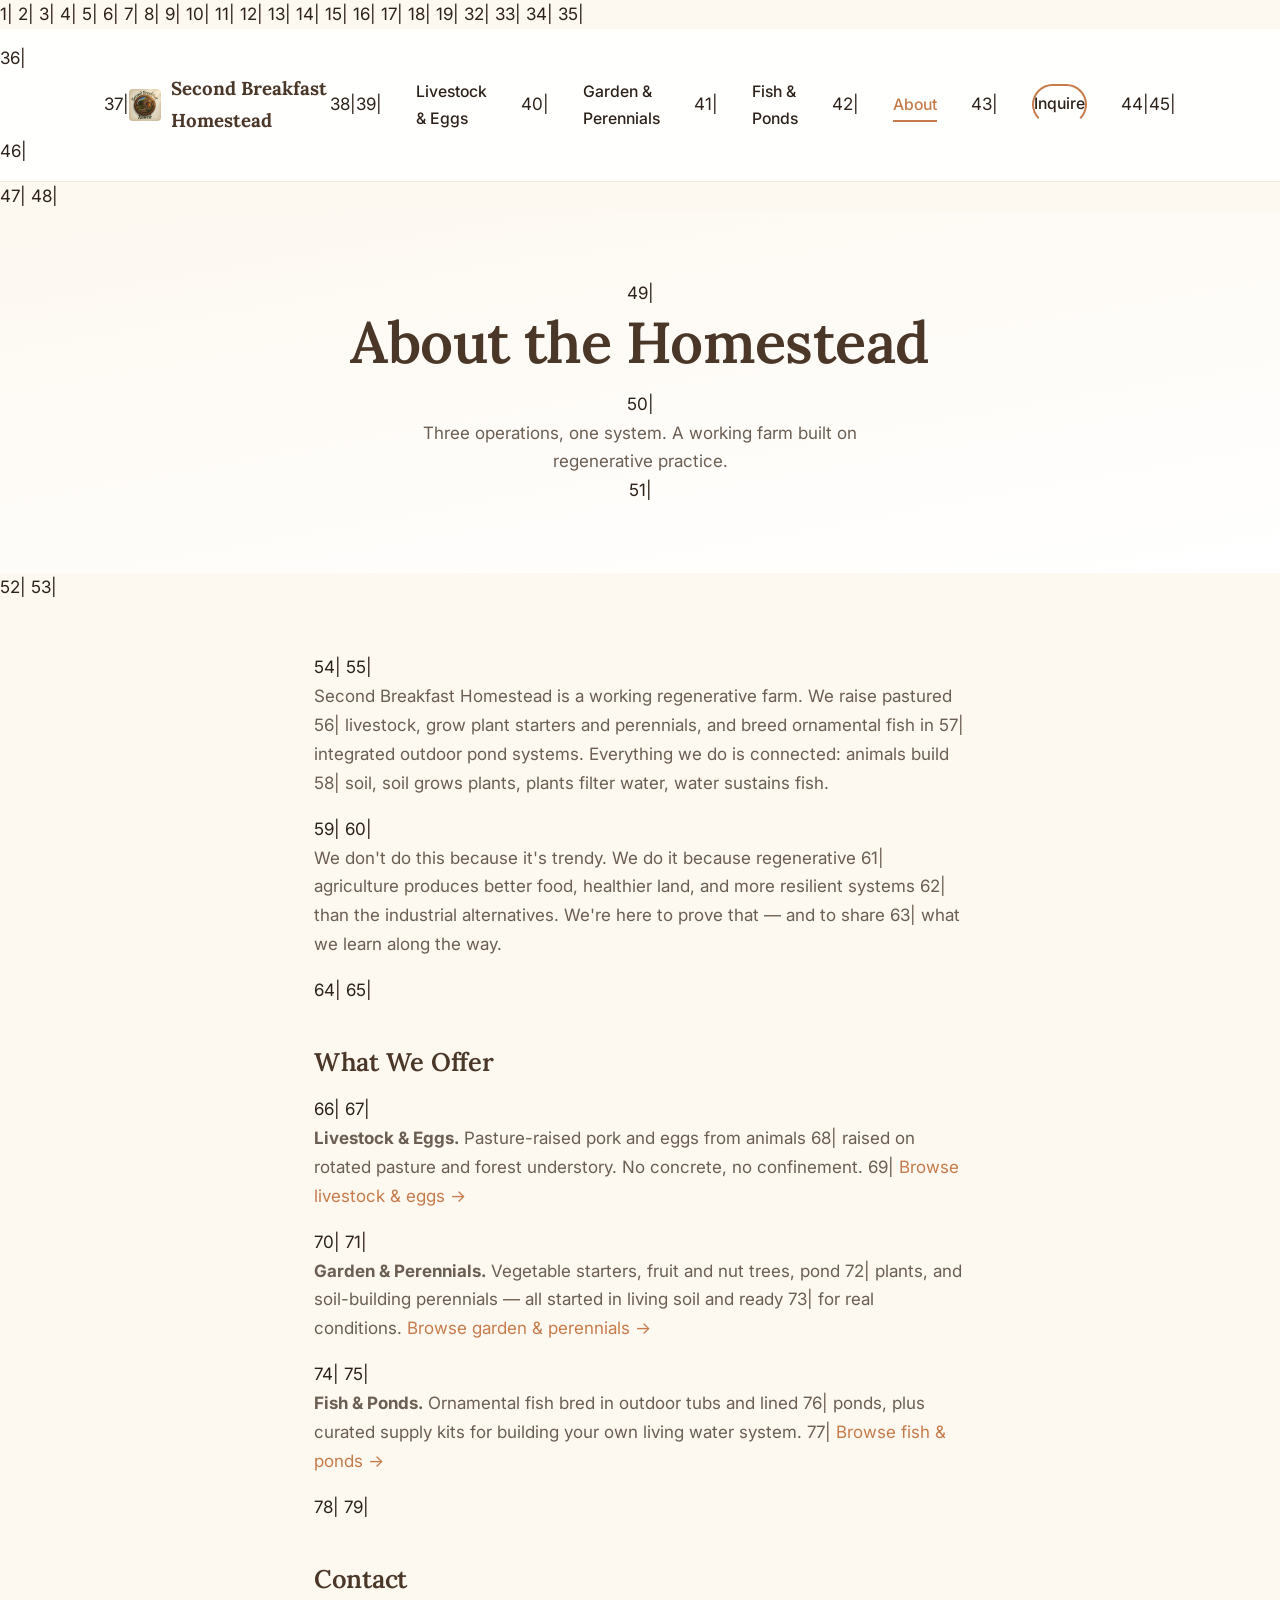
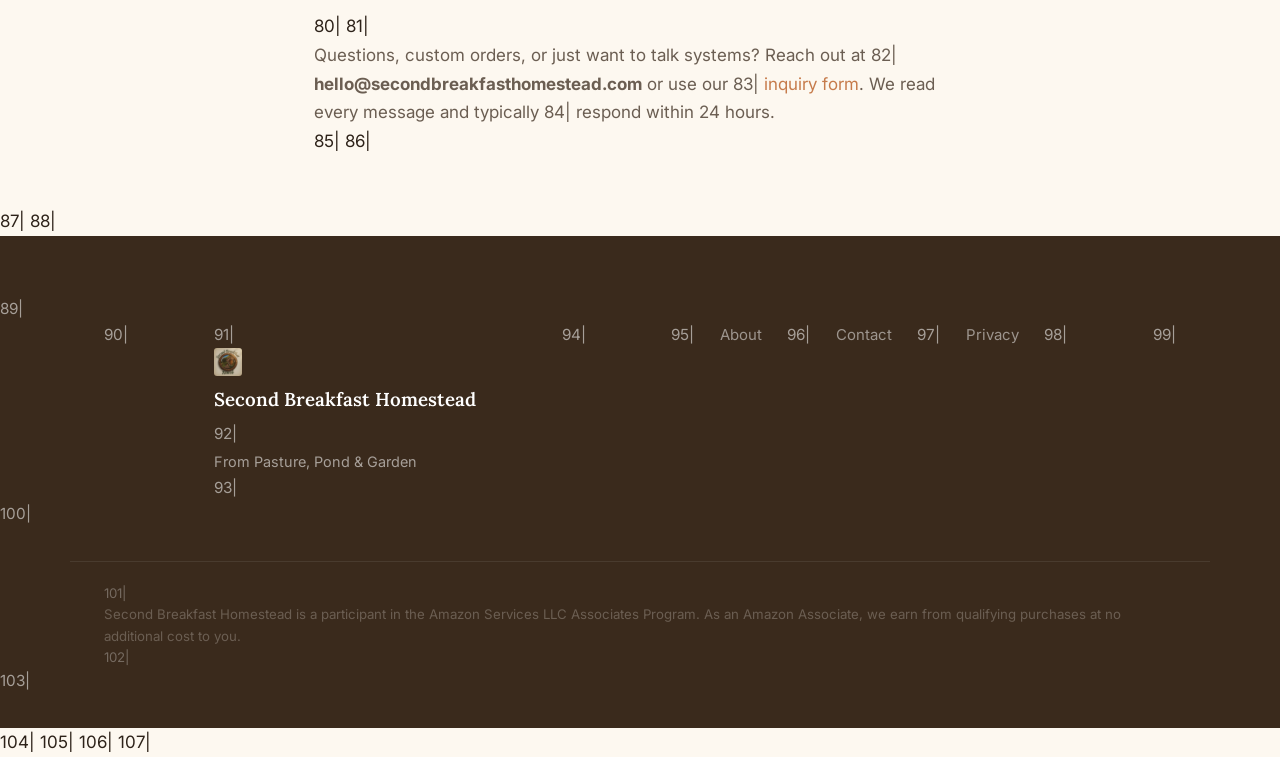
==== about.html @ 0cd277aa "Add logo to navigation bar and footer on all pages" ====
1|<!DOCTYPE html>
     2|<html lang="en">
     3|<head>
     4|  <meta charset="UTF-8">
     5|  <meta name="viewport" content="width=device-width, initial-scale=1.0">
     6|  <title>About — Second Breakfast Homestead</title>
     7|  <meta name="description" content="Second Breakfast Homestead is a working regenerative farm raising pastured livestock, growing plant starters, and breeding ornamental fish in integrated outdoor pond systems.">
     8|  <link rel="preconnect" href="https://fonts.googleapis.com">
     9|  <link rel="preconnect" href="https://fonts.gstatic.com" crossorigin>
    10|  <link href="https://fonts.googleapis.com/css2?family=Inter:wght@400;500;600;700&family=Lora:ital,wght@0,500;0,600;0,700;1,500&display=swap" rel="stylesheet">
    11|  <link rel="stylesheet" href="assets/css/style.css">
    12|  <link rel="icon" type="image/svg+xml" href="data:image/svg+xml,<svg xmlns='http://www.w3.org/2000/svg' viewBox='0 0 100 100'><text y='.9em' font-size='90'>🌱</text></svg>">
    13|
    14|  <meta property="og:title" content="About — Second Breakfast Homestead">
    15|  <meta property="og:description" content="A working regenerative farm raising pastured livestock, growing plants, and breeding ornamental fish.">
    16|  <meta property="og:type" content="website">
    17|  <meta property="og:url" content="https://secondbreakfasthomestead.com/about.html">
    18|
    19|  <script type="application/ld+json">
    20|  {
    21|    "@context": "https://schema.org",
    22|    "@type": "AboutPage",
    23|    "name": "About Second Breakfast Homestead",
    24|    "url": "https://secondbreakfasthomestead.com/about.html",
    25|    "about": {
    26|      "@type": "Organization",
    27|      "name": "Second Breakfast Homestead",
    28|      "description": "A working regenerative farm raising pastured livestock, growing plant starters and perennials, and breeding ornamental fish in integrated pond systems."
    29|    }
    30|  }
    31|  </script>
    32|</head>
    33|<body>
    34|
    35|<nav class="site-nav">
    36|  <div class="nav-inner">
    37|    <a href="/" class="nav-brand"><img class="nav-logo" src="assets/images/logo.jpg" alt="Second Breakfast Homestead" width="32" height="32">Second Breakfast Homestead</a>
    38|    <ul class="nav-links">
    39|      <li><a href="livestock-eggs.html">Livestock &amp; Eggs</a></li>
    40|      <li><a href="garden-perennials.html">Garden &amp; Perennials</a></li>
    41|      <li><a href="fish-ponds.html">Fish &amp; Ponds</a></li>
    42|      <li><a href="about.html" class="active">About</a></li>
    43|      <li><a href="contact.html" class="btn btn-outline btn-sm">Inquire</a></li>
    44|    </ul>
    45|  </div>
    46|</nav>
    47|
    48|<header class="page-hero">
    49|  <h1>About the Homestead</h1>
    50|  <p>Three operations, one system. A working farm built on regenerative practice.</p>
    51|</header>
    52|
    53|<main class="page-content">
    54|
    55|  <p>Second Breakfast Homestead is a working regenerative farm. We raise pastured
    56|  livestock, grow plant starters and perennials, and breed ornamental fish in
    57|  integrated outdoor pond systems. Everything we do is connected: animals build
    58|  soil, soil grows plants, plants filter water, water sustains fish.</p>
    59|
    60|  <p>We don't do this because it's trendy. We do it because regenerative
    61|  agriculture produces better food, healthier land, and more resilient systems
    62|  than the industrial alternatives. We're here to prove that — and to share
    63|  what we learn along the way.</p>
    64|
    65|  <h2>What We Offer</h2>
    66|
    67|  <p><strong>Livestock &amp; Eggs.</strong> Pasture-raised pork and eggs from animals
    68|  raised on rotated pasture and forest understory. No concrete, no confinement.
    69|  <a href="livestock-eggs.html">Browse livestock &amp; eggs →</a></p>
    70|
    71|  <p><strong>Garden &amp; Perennials.</strong> Vegetable starters, fruit and nut trees, pond
    72|  plants, and soil-building perennials — all started in living soil and ready
    73|  for real conditions. <a href="garden-perennials.html">Browse garden &amp; perennials →</a></p>
    74|
    75|  <p><strong>Fish &amp; Ponds.</strong> Ornamental fish bred in outdoor tubs and lined
    76|  ponds, plus curated supply kits for building your own living water system.
    77|  <a href="fish-ponds.html">Browse fish &amp; ponds →</a></p>
    78|
    79|  <h2>Contact</h2>
    80|
    81|  <p>Questions, custom orders, or just want to talk systems? Reach out at
    82|  <strong>hello@secondbreakfasthomestead.com</strong> or use our
    83|  <a href="contact.html">inquiry form</a>. We read every message and typically
    84|  respond within 24 hours.</p>
    85|
    86|</main>
    87|
    88|<footer class="site-footer">
    89|  <div class="footer-inner">
    90|    <div>
    91|      <img class="footer-logo" src="assets/images/logo.jpg" alt="Second Breakfast Homestead" width="28" height="28">
      <div class="footer-brand">Second Breakfast Homestead</div>
    92|      <div style="font-size:0.85rem; margin-top:0.2rem;">From Pasture, Pond &amp; Garden</div>
    93|    </div>
    94|    <ul class="footer-links">
    95|      <li><a href="about.html">About</a></li>
    96|      <li><a href="contact.html">Contact</a></li>
    97|      <li><a href="privacy.html">Privacy</a></li>
    98|    </ul>
    99|  </div>
   100|  <div class="footer-disclosure">
   101|    <p>Second Breakfast Homestead is a participant in the Amazon Services LLC Associates Program. As an Amazon Associate, we earn from qualifying purchases at no additional cost to you.</p>
   102|  </div>
   103|</footer>
   104|
   105|</body>
   106|</html>
   107|
---- assets/css/style.css ----
/* ========================================
   Second Breakfast Homestead — Main Stylesheet v2
   From Pasture, Pond & Garden
   Modern, clean, grounded.
   ======================================== */

:root {
  /* Core palette */
  --color-primary: #C67B4B;
  --color-primary-dark: #A86235;
  --color-primary-light: #E8C9B0;
  --color-secondary: #7A9A6B;
  --color-secondary-dark: #5F7A52;
  --color-secondary-light: #C5D9B8;
  --color-dark: #4A3728;
  --color-dark-soft: #3A2A1C;
  --color-light: #FDF8F0;
  --color-accent: #6B8E9B;
  --color-accent-dark: #52717C;
  --color-accent-light: #B8CFD7;

  /* Derived */
  --color-text: #2D2219;
  --color-text-light: #6B5E52;
  --color-text-muted: #9B8E82;
  --color-border: #E8DDD0;
  --color-border-light: #F2EBE2;
  --color-card-bg: #FFFFFF;

  /* Typography */
  --font-heading: 'Lora', 'Merriweather', Georgia, serif;
  --font-body: 'Inter', 'Source Sans 3', -apple-system, sans-serif;

  /* Spacing */
  --max-width: 1140px;
  --section-gap: 6rem;

  /* Shadows */
  --shadow-sm: 0 1px 3px rgba(74, 55, 40, 0.06);
  --shadow-md: 0 4px 16px rgba(74, 55, 40, 0.08);
  --shadow-lg: 0 12px 40px rgba(74, 55, 40, 0.12);
  --shadow-xl: 0 20px 60px rgba(74, 55, 40, 0.15);

  /* Radius */
  --radius-sm: 6px;
  --radius-md: 12px;
  --radius-lg: 20px;

  /* Transitions */
  --transition: 0.25s ease;
  --transition-slow: 0.35s ease;
}

/* ========================================
   Reset & Base
   ======================================== */
*, *::before, *::after {
  box-sizing: border-box;
  margin: 0;
  padding: 0;
}

html {
  font-size: 17px;
  scroll-behavior: smooth;
}

body {
  font-family: var(--font-body);
  color: var(--color-text);
  background: var(--color-light);
  line-height: 1.7;
  -webkit-font-smoothing: antialiased;
}

img {
  max-width: 100%;
  height: auto;
  display: block;
}

/* ========================================
   Typography Scale
   ======================================== */
h1, h2, h3, h4, h5 {
  font-family: var(--font-heading);
  font-weight: 600;
  line-height: 1.2;
  color: var(--color-dark);
  letter-spacing: -0.01em;
}

h1 { font-size: clamp(2.2rem, 5vw, 3.4rem); }
h2 { font-size: clamp(1.6rem, 3vw, 2.2rem); }
h3 { font-size: 1.3rem; }
h4 { font-size: 1.05rem; }

p {
  margin-bottom: 1rem;
  color: var(--color-text-light);
}
p:last-child { margin-bottom: 0; }

a {
  color: var(--color-primary);
  text-decoration: none;
  transition: color var(--transition);
}
a:hover { color: var(--color-primary-dark); }

/* ========================================
   Layout Utilities
   ======================================== */
.container {
  max-width: var(--max-width);
  margin: 0 auto;
  padding: 0 2rem;
}

.section {
  padding: var(--section-gap) 0;
}

.section-sm {
  padding: 3.5rem 0;
}

.section-alt {
  background: #FFF;
}

.section-header {
  text-align: center;
  margin-bottom: 4rem;
}

.section-header h2 {
  margin-bottom: 0.75rem;
}

.section-header p {
  color: var(--color-text-light);
  max-width: 560px;
  margin: 0 auto;
  font-size: 1.05rem;
}

.section-label {
  display: inline-block;
  font-family: var(--font-body);
  font-size: 0.78rem;
  font-weight: 700;
  text-transform: uppercase;
  letter-spacing: 0.1em;
  color: var(--color-primary);
  margin-bottom: 0.6rem;
}

/* ========================================
   Navigation
   ======================================== */
.site-nav {
  background: rgba(255, 255, 255, 0.92);
  backdrop-filter: blur(12px);
  -webkit-backdrop-filter: blur(12px);
  border-bottom: 1px solid var(--color-border-light);
  padding: 0.9rem 0;
  position: sticky;
  top: 0;
  z-index: 100;
}

.nav-inner {
  display: flex;
  align-items: center;
  justify-content: space-between;
  max-width: var(--max-width);
  margin: 0 auto;
  padding: 0 2rem;
}

.nav-brand {
  font-family: var(--font-heading);
  font-size: 1.1rem;
  font-weight: 700;
  color: var(--color-dark);
  text-decoration: none;
  display: flex;
  align-items: center;
  gap: 0.6rem;
}
.nav-brand:hover { color: var(--color-primary); }

.nav-logo {
  height: 32px;
  width: auto;
  border-radius: 4px;
}

.nav-links {
  display: flex;
  align-items: center;
  gap: 2rem;
  list-style: none;
}

.nav-links a {
  color: var(--color-text);
  font-size: 0.93rem;
  font-weight: 500;
  padding: 0.3rem 0;
  border-bottom: 2px solid transparent;
  transition: border-color var(--transition), color var(--transition);
}
.nav-links a:hover,
.nav-links a.active {
  color: var(--color-primary);
  border-bottom-color: var(--color-primary);
}

/* ========================================
   Buttons
   ======================================== */
.btn {
  display: inline-flex;
  align-items: center;
  gap: 0.4rem;
  padding: 0.8rem 2rem;
  font-family: var(--font-body);
  font-size: 0.95rem;
  font-weight: 600;
  border: none;
  border-radius: 50px;
  cursor: pointer;
  text-decoration: none;
  transition: all var(--transition);
  white-space: nowrap;
}

.btn-primary {
  background: var(--color-primary);
  color: #FFF;
  box-shadow: 0 4px 14px rgba(198, 123, 75, 0.35);
}
.btn-primary:hover {
  background: var(--color-primary-dark);
  color: #FFF;
  box-shadow: 0 6px 20px rgba(198, 123, 75, 0.45);
  transform: translateY(-2px);
}

.btn-outline {
  background: transparent;
  border: 2px solid var(--color-primary);
  color: var(--color-primary);
}
.btn-outline:hover {
  background: var(--color-primary);
  color: #FFF;
  transform: translateY(-2px);
}

.btn-white {
  background: #FFF;
  color: var(--color-dark);
  box-shadow: var(--shadow-md);
}
.btn-white:hover {
  box-shadow: var(--shadow-lg);
  transform: translateY(-2px);
}

.btn-sm {
  padding: 0.55rem 1.3rem;
  font-size: 0.85rem;
}

/* ========================================
   Hero Section
   ======================================== */
.hero {
  position: relative;
  min-height: 75vh;
  display: flex;
  align-items: center;
  justify-content: center;
  text-align: center;
  overflow: hidden;
  background: var(--color-dark);
}

.hero-bg {
  position: absolute;
  inset: 0;
  width: 100%;
  height: 100%;
  object-fit: cover;
  opacity: 0.55;
}

.hero-overlay {
  position: absolute;
  inset: 0;
  background: linear-gradient(
    180deg,
    rgba(58, 42, 28, 0.7) 0%,
    rgba(58, 42, 28, 0.45) 50%,
    rgba(58, 42, 28, 0.65) 100%
  );
}

.hero-content {
  position: relative;
  z-index: 2;
  max-width: 720px;
  padding: 2rem;
}

.hero-tagline {
  font-family: var(--font-heading);
  font-size: clamp(2.4rem, 6vw, 4rem);
  font-weight: 700;
  color: #FFF;
  line-height: 1.15;
  margin-bottom: 1.5rem;
  letter-spacing: -0.02em;
  text-shadow: 0 2px 20px rgba(0,0,0,0.3);
}

.hero-tagline .accent {
  color: var(--color-primary-light);
}

.hero-subtitle {
  font-size: 1.2rem;
  color: rgba(255,255,255,0.85);
  max-width: 580px;
  margin: 0 auto 2.5rem;
  line-height: 1.7;
  text-shadow: 0 1px 8px rgba(0,0,0,0.3);
}

.hero-cta {
  display: flex;
  gap: 1rem;
  justify-content: center;
  flex-wrap: wrap;
}

.hero-scroll {
  position: absolute;
  bottom: 2rem;
  left: 50%;
  transform: translateX(-50%);
  z-index: 2;
  color: rgba(255,255,255,0.6);
  font-size: 0.8rem;
  text-transform: uppercase;
  letter-spacing: 0.12em;
  animation: float 2s ease-in-out infinite;
}

@keyframes float {
  0%, 100% { transform: translateX(-50%) translateY(0); }
  50% { transform: translateX(-50%) translateY(8px); }
}

/* ========================================
   Pillar Section
   ======================================== */
.pillars-grid {
  display: grid;
  grid-template-columns: repeat(3, 1fr);
  gap: 2rem;
  align-items: stretch;
}

.pillar-card {
  background: var(--color-card-bg);
  border-radius: var(--radius-md);
  overflow: hidden;
  box-shadow: var(--shadow-sm);
  transition: transform var(--transition-slow), box-shadow var(--transition-slow);
  border: 1px solid var(--color-border-light);
  display: flex;
  flex-direction: column;
  height: 100%;
}

.pillar-card:hover {
  transform: translateY(-6px);
  box-shadow: var(--shadow-lg);
}

.pillar-card-img {
  width: 100%;
  aspect-ratio: 3 / 2;
  object-fit: cover;
}

.pillar-card-body {
  padding: 1.5rem 1.5rem 1.75rem;
  display: flex;
  flex-direction: column;
  flex: 1;
}

.pillar-card-body h3 {
  font-size: 1.25rem;
  margin-bottom: 0.5rem;
}

.pillar-card-body p {
  color: var(--color-text-light);
  font-size: 0.93rem;
  margin-bottom: 1.25rem;
  line-height: 1.6;
  flex: 1;
}

.pillar-link {
  display: inline-flex;
  align-items: center;
  gap: 0.4rem;
  font-weight: 600;
  font-size: 0.9rem;
  color: var(--color-primary);
  transition: gap var(--transition);
}
.pillar-link:hover { gap: 0.6rem; }
.pillar-link::after {
  content: "→";
  transition: transform var(--transition);
}

/* ========================================
   Availability Section
   ======================================== */
.availability-grid {
  display: grid;
  grid-template-columns: repeat(3, 1fr);
  gap: 1.75rem;
  align-items: stretch;
}

.product-card {
  background: #FFF;
  border: 1px solid var(--color-border-light);
  border-radius: var(--radius-md);
  overflow: hidden;
  box-shadow: var(--shadow-sm);
  display: flex;
  flex-direction: column;
  height: 100%;
  transition: transform var(--transition-slow), box-shadow var(--transition-slow);
}
.product-card:hover {
  transform: translateY(-4px);
  box-shadow: var(--shadow-md);
}

.product-card-img {
  width: 100%;
  aspect-ratio: 3 / 2;
  object-fit: cover;
}

.product-card-body {
  padding: 1.25rem 1.5rem 1.5rem;
  display: flex;
  flex-direction: column;
  flex: 1;
}

.product-header {
  display: flex;
  justify-content: space-between;
  align-items: flex-start;
  gap: 0.75rem;
  margin-bottom: 0.5rem;
}

.product-name {
  font-family: var(--font-heading);
  font-size: 1.1rem;
  font-weight: 600;
  color: var(--color-dark);
}

.product-badge {
  font-size: 0.68rem;
  font-weight: 700;
  padding: 0.25rem 0.75rem;
  border-radius: 50px;
  text-transform: uppercase;
  letter-spacing: 0.06em;
  white-space: nowrap;
  flex-shrink: 0;
}

.badge-in-stock  { background: #E4EDDD; color: #3D5A2E; }
.badge-coming-soon { background: #F5E6D8; color: #8B5E34; }
.badge-seasonal  { background: #DDE8EC; color: #3D5A6E; }
.badge-inquiry   { background: #F0EDE8; color: #6B5E52; }

.product-desc {
  color: var(--color-text-light);
  font-size: 0.9rem;
  line-height: 1.6;
  flex: 1;
  margin-bottom: 1rem;
}

.product-price {
  font-family: var(--font-heading);
  font-size: 1.05rem;
  font-weight: 600;
  color: var(--color-dark);
  margin-bottom: 1rem;
}

.btn-inquire {
  display: inline-flex;
  align-items: center;
  justify-content: center;
  gap: 0.4rem;
  width: 100%;
  padding: 0.65rem 0;
  text-align: center;
  font-family: var(--font-body);
  font-size: 0.88rem;
  font-weight: 600;
  color: var(--color-primary);
  background: transparent;
  border: 2px solid var(--color-primary);
  border-radius: 50px;
  cursor: pointer;
  text-decoration: none;
  transition: all var(--transition);
}
.btn-inquire:hover {
  background: var(--color-primary);
  color: #FFF;
  transform: translateY(-1px);
  box-shadow: 0 4px 12px rgba(198, 123, 75, 0.25);
}

/* ========================================
   Values Section
   ======================================== */
.values-grid {
  display: grid;
  grid-template-columns: repeat(2, 1fr);
  gap: 1.5rem;
  grid-auto-rows: 1fr;
}

.value-card {
  padding: 2rem;
  background: #FFF;
  border: 1px solid var(--color-border-light);
  border-radius: var(--radius-md);
  border-left: 4px solid var(--color-secondary);
  transition: box-shadow var(--transition);
  height: 100%;
  display: flex;
  flex-direction: column;
}
.value-card:hover {
  box-shadow: var(--shadow-sm);
}

.value-card h4 {
  font-size: 1rem;
  margin-bottom: 0.4rem;
  color: var(--color-dark);
}

.value-card p {
  color: var(--color-text-light);
  font-size: 0.9rem;
}

/* ========================================
   Newsletter Block
   ======================================== */
.newsletter-block {
  text-align: center;
  padding: 3rem 2rem;
  background: var(--color-dark);
  color: rgba(255,255,255,0.7);
  border-radius: var(--radius-lg);
  max-width: 640px;
  margin: 0 auto;
}

.newsletter-block h3 {
  color: #FFF;
  font-size: 1.5rem;
  margin-bottom: 0.5rem;
}

.newsletter-block p {
  color: rgba(255,255,255,0.6);
  margin-bottom: 1.5rem;
}

.formkit-form {
  display: flex;
  gap: 0.5rem;
  justify-content: center;
  flex-wrap: wrap;
}

.formkit-input {
  padding: 0.8rem 1.2rem;
  border: 1px solid rgba(255,255,255,0.15);
  border-radius: 50px;
  background: rgba(255,255,255,0.08);
  color: #FFF;
  font-size: 0.93rem;
  min-width: 240px;
  font-family: var(--font-body);
  transition: border-color var(--transition);
}
.formkit-input::placeholder { color: rgba(255,255,255,0.35); }
.formkit-input:focus {
  outline: none;
  border-color: var(--color-primary);
}

.formkit-submit {
  padding: 0.8rem 1.8rem;
  background: var(--color-primary);
  color: #FFF;
  border: none;
  border-radius: 50px;
  font-weight: 600;
  font-size: 0.93rem;
  cursor: pointer;
  transition: all var(--transition);
  font-family: var(--font-body);
}
.formkit-submit:hover {
  background: var(--color-primary-dark);
  box-shadow: 0 4px 14px rgba(198, 123, 75, 0.4);
}

/* ========================================
   Availability CTA
   ======================================== */
.availability-cta {
  text-align: center;
  margin-top: 2.5rem;
}

/* ========================================
   CTA Banner
   ======================================== */
.cta-banner {
  text-align: center;
  padding: 4rem 2rem;
  background: linear-gradient(135deg, var(--color-primary-light) 0%, #FDF8F0 50%, var(--color-accent-light) 100%);
  border-radius: var(--radius-lg);
  max-width: var(--max-width);
  margin: 0 auto;
}

.cta-banner h2 {
  margin-bottom: 0.75rem;
}

.cta-banner p {
  color: var(--color-text-light);
  max-width: 480px;
  margin: 0 auto 1.5rem;
}

/* ========================================
   Section Divider
   ======================================== */
.section-divider {
  max-width: var(--max-width);
  margin: 0 auto;
  border: none;
  border-top: 1px solid var(--color-border-light);
}

/* ========================================
   Pillar Page Hero
   ======================================== */
.pillar-hero {
  position: relative;
  min-height: 55vh;
  display: flex;
  align-items: center;
  justify-content: center;
  text-align: center;
  overflow: hidden;
  background: var(--color-dark);
}

.pillar-hero-bg {
  position: absolute;
  inset: 0;
  width: 100%;
  height: 100%;
  object-fit: cover;
  opacity: 0.45;
}

.pillar-hero-overlay {
  position: absolute;
  inset: 0;
  background: linear-gradient(180deg, rgba(58,42,28,0.65) 0%, rgba(58,42,28,0.5) 100%);
}

.pillar-hero-livestock .pillar-hero-overlay { background: linear-gradient(180deg, rgba(74,55,40,0.7) 0%, rgba(167,98,53,0.5) 100%); }
.pillar-hero-plants .pillar-hero-overlay    { background: linear-gradient(180deg, rgba(58,42,28,0.7) 0%, rgba(95,122,82,0.5) 100%); }
.pillar-hero-aquatics .pillar-hero-overlay  { background: linear-gradient(180deg, rgba(58,42,28,0.7) 0%, rgba(82,113,124,0.5) 100%); }

.pillar-hero-content {
  position: relative;
  z-index: 2;
  max-width: 640px;
  padding: 2rem;
}

.pillar-hero-icon {
  font-size: 3.5rem;
  margin-bottom: 1rem;
}

.pillar-hero-content h1 {
  color: #FFF;
  font-size: clamp(2rem, 5vw, 3rem);
  margin-bottom: 1rem;
  text-shadow: 0 2px 20px rgba(0,0,0,0.3);
}

.pillar-hero-content p {
  color: rgba(255,255,255,0.85);
  font-size: 1.05rem;
  text-shadow: 0 1px 8px rgba(0,0,0,0.3);
}

/* ========================================
   Pillar Content Sections
   ======================================== */
.pillar-section {
  padding: 3rem 0;
}

.pillar-section h2 {
  font-size: 1.6rem;
  margin-bottom: 0.5rem;
}

.pillar-section .section-intro {
  color: var(--color-text-light);
  margin-bottom: 2rem;
  max-width: 640px;
  font-size: 1rem;
}

.method-list {
  display: grid;
  grid-template-columns: repeat(3, 1fr);
  gap: 1.5rem;
  grid-auto-rows: 1fr;
}

.method-item {
  padding: 1.5rem;
  background: #FFF;
  border: 1px solid var(--color-border-light);
  border-radius: var(--radius-md);
  border-left: 4px solid var(--color-secondary);
  height: 100%;
  display: flex;
  flex-direction: column;
}

.method-item h4 {
  font-size: 0.95rem;
  margin-bottom: 0.3rem;
}

.method-item p {
  color: var(--color-text-light);
  font-size: 0.88rem;
}

/* ========================================
   Page Hero (generic inner pages)
   ======================================== */
.page-hero {
  text-align: center;
  padding: 4rem 2rem;
  background: linear-gradient(170deg, #FDF8F0 0%, #FFF 100%);
}

.page-hero h1 {
  margin-bottom: 0.75rem;
}

.page-hero p {
  color: var(--color-text-light);
  max-width: 500px;
  margin: 0 auto;
}

/* ========================================
   Content Pages
   ======================================== */
.page-content {
  max-width: 720px;
  margin: 0 auto;
  padding: 3rem 2rem;
}

.page-content h1 { margin-bottom: 1.5rem; }
.page-content h2 { margin-top: 2.5rem; margin-bottom: 1rem; font-size: 1.5rem; }

/* ========================================
   Contact Form
   ======================================== */
.contact-form {
  max-width: 600px;
  margin: 2rem auto 0;
}

.form-group {
  margin-bottom: 1.25rem;
}

.form-group label {
  display: block;
  font-weight: 600;
  font-size: 0.88rem;
  margin-bottom: 0.4rem;
  color: var(--color-dark);
}

.form-group input,
.form-group textarea,
.form-group select {
  width: 100%;
  padding: 0.8rem 1rem;
  border: 1.5px solid var(--color-border);
  border-radius: var(--radius-sm);
  font-family: var(--font-body);
  font-size: 0.93rem;
  color: var(--color-text);
  background: #FFF;
  transition: border-color var(--transition), box-shadow var(--transition);
}
.form-group input:focus,
.form-group textarea:focus,
.form-group select:focus {
  outline: none;
  border-color: var(--color-primary);
  box-shadow: 0 0 0 3px rgba(198, 123, 75, 0.1);
}

.form-group textarea {
  min-height: 130px;
  resize: vertical;
}

.checkbox-group {
  display: flex;
  flex-wrap: wrap;
  gap: 1.25rem;
  margin-top: 0.3rem;
}

.checkbox-group label {
  display: flex;
  align-items: center;
  gap: 0.5rem;
  font-weight: 400;
  font-size: 0.93rem;
  cursor: pointer;
}

.checkbox-group input[type="checkbox"] {
  width: auto;
  accent-color: var(--color-primary);
}

.btn-submit {
  display: inline-flex;
  align-items: center;
  padding: 0.9rem 2.5rem;
  background: var(--color-primary);
  color: #FFF;
  border: none;
  border-radius: 50px;
  font-family: var(--font-body);
  font-size: 0.95rem;
  font-weight: 600;
  cursor: pointer;
  transition: all var(--transition);
  box-shadow: 0 4px 14px rgba(198, 123, 75, 0.3);
}
.btn-submit:hover {
  background: var(--color-primary-dark);
  box-shadow: 0 6px 20px rgba(198, 123, 75, 0.4);
  transform: translateY(-2px);
}

/* ========================================
   Footer
   ======================================== */
.site-footer {
  background: var(--color-dark-soft);
  color: rgba(255,255,255,0.55);
  padding: 3.5rem 0 2rem;
  font-size: 0.9rem;
}

.footer-inner {
  display: flex;
  justify-content: space-between;
  flex-wrap: wrap;
  gap: 2rem;
  max-width: var(--max-width);
  margin: 0 auto;
  padding: 0 2rem;
}

.footer-brand {
  font-family: var(--font-heading);
  font-size: 1.1rem;
  font-weight: 600;
  color: #FFF;
  margin-bottom: 0.3rem;
}

.footer-logo {
  height: 28px;
  width: auto;
  margin-bottom: 0.5rem;
  border-radius: 3px;
  opacity: 0.85;
}

.footer-links {
  display: flex;
  gap: 1.5rem;
  list-style: none;
}

.footer-links a {
  color: rgba(255,255,255,0.5);
  font-size: 0.88rem;
  transition: color var(--transition);
}
.footer-links a:hover { color: #FFF; }

.footer-disclosure {
  max-width: var(--max-width);
  margin: 2rem auto 0;
  padding: 1.25rem 2rem 0;
  border-top: 1px solid rgba(255,255,255,0.08);
  font-size: 0.78rem;
  color: rgba(255,255,255,0.3);
  line-height: 1.6;
}

/* ========================================
   Responsive
   ======================================== */
@media (max-width: 1024px) {
  .availability-grid {
    grid-template-columns: repeat(2, 1fr);
  }
}

@media (max-width: 900px) {
  :root { --section-gap: 4rem; }

  .pillars-grid {
    grid-template-columns: 1fr;
    max-width: 480px;
    margin: 0 auto;
  }

  .availability-grid {
    grid-template-columns: 1fr;
    max-width: 480px;
    margin: 0 auto;
  }

  .values-grid {
    grid-template-columns: 1fr;
  }

  .method-list {
    grid-template-columns: 1fr;
  }

  .hero {
    min-height: 70vh;
  }

  .pillar-hero {
    min-height: 40vh;
  }
}

@media (max-width: 600px) {
  html { font-size: 16px; }

  .nav-inner {
    flex-direction: column;
    gap: 0.5rem;
  }

  .nav-links {
    gap: 1rem;
    flex-wrap: wrap;
    justify-content: center;
  }

  .hero {
    min-height: 60vh;
  }

  .hero-tagline {
    font-size: 2rem;
  }

  .hero-subtitle {
    font-size: 1rem;
  }

  .hero-cta {
    flex-direction: column;
    align-items: center;
  }

  .cta-banner {
    padding: 2.5rem 1.5rem;
  }

  .footer-inner {
    flex-direction: column;
    gap: 1rem;
  }

  .newsletter-block {
    padding: 2rem 1.25rem;
  }
}
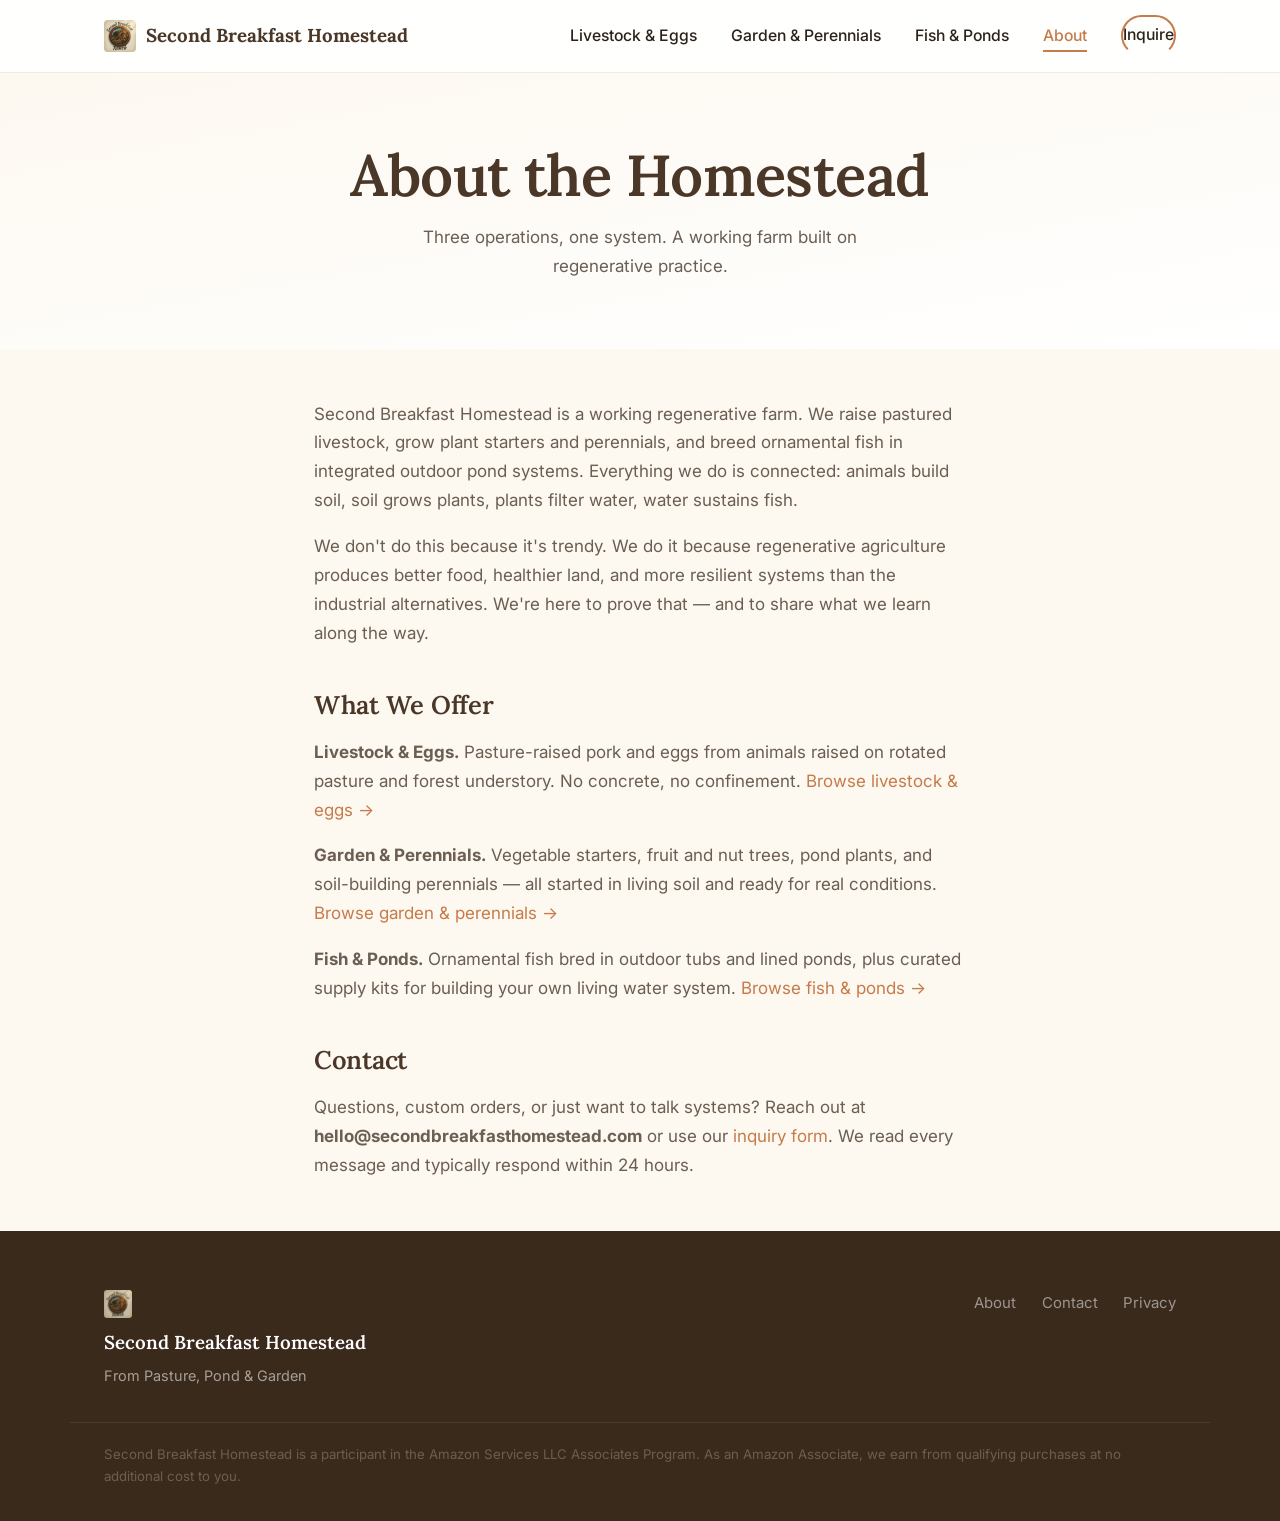
==== commit 99def2fa: "Fix corrupted HTML files - restore and reapply logo to nav and footer cleanly" ====
--- a/about.html
+++ b/about.html
@@ -1,108 +1,107 @@
-     1|<!DOCTYPE html>
-     2|<html lang="en">
-     3|<head>
-     4|  <meta charset="UTF-8">
-     5|  <meta name="viewport" content="width=device-width, initial-scale=1.0">
-     6|  <title>About — Second Breakfast Homestead</title>
-     7|  <meta name="description" content="Second Breakfast Homestead is a working regenerative farm raising pastured livestock, growing plant starters, and breeding ornamental fish in integrated outdoor pond systems.">
-     8|  <link rel="preconnect" href="https://fonts.googleapis.com">
-     9|  <link rel="preconnect" href="https://fonts.gstatic.com" crossorigin>
-    10|  <link href="https://fonts.googleapis.com/css2?family=Inter:wght@400;500;600;700&family=Lora:ital,wght@0,500;0,600;0,700;1,500&display=swap" rel="stylesheet">
-    11|  <link rel="stylesheet" href="assets/css/style.css">
-    12|  <link rel="icon" type="image/svg+xml" href="data:image/svg+xml,<svg xmlns='http://www.w3.org/2000/svg' viewBox='0 0 100 100'><text y='.9em' font-size='90'>🌱</text></svg>">
-    13|
-    14|  <meta property="og:title" content="About — Second Breakfast Homestead">
-    15|  <meta property="og:description" content="A working regenerative farm raising pastured livestock, growing plants, and breeding ornamental fish.">
-    16|  <meta property="og:type" content="website">
-    17|  <meta property="og:url" content="https://secondbreakfasthomestead.com/about.html">
-    18|
-    19|  <script type="application/ld+json">
-    20|  {
-    21|    "@context": "https://schema.org",
-    22|    "@type": "AboutPage",
-    23|    "name": "About Second Breakfast Homestead",
-    24|    "url": "https://secondbreakfasthomestead.com/about.html",
-    25|    "about": {
-    26|      "@type": "Organization",
-    27|      "name": "Second Breakfast Homestead",
-    28|      "description": "A working regenerative farm raising pastured livestock, growing plant starters and perennials, and breeding ornamental fish in integrated pond systems."
-    29|    }
-    30|  }
-    31|  </script>
-    32|</head>
-    33|<body>
-    34|
-    35|<nav class="site-nav">
-    36|  <div class="nav-inner">
-    37|    <a href="/" class="nav-brand"><img class="nav-logo" src="assets/images/logo.jpg" alt="Second Breakfast Homestead" width="32" height="32">Second Breakfast Homestead</a>
-    38|    <ul class="nav-links">
-    39|      <li><a href="livestock-eggs.html">Livestock &amp; Eggs</a></li>
-    40|      <li><a href="garden-perennials.html">Garden &amp; Perennials</a></li>
-    41|      <li><a href="fish-ponds.html">Fish &amp; Ponds</a></li>
-    42|      <li><a href="about.html" class="active">About</a></li>
-    43|      <li><a href="contact.html" class="btn btn-outline btn-sm">Inquire</a></li>
-    44|    </ul>
-    45|  </div>
-    46|</nav>
-    47|
-    48|<header class="page-hero">
-    49|  <h1>About the Homestead</h1>
-    50|  <p>Three operations, one system. A working farm built on regenerative practice.</p>
-    51|</header>
-    52|
-    53|<main class="page-content">
-    54|
-    55|  <p>Second Breakfast Homestead is a working regenerative farm. We raise pastured
-    56|  livestock, grow plant starters and perennials, and breed ornamental fish in
-    57|  integrated outdoor pond systems. Everything we do is connected: animals build
-    58|  soil, soil grows plants, plants filter water, water sustains fish.</p>
-    59|
-    60|  <p>We don't do this because it's trendy. We do it because regenerative
-    61|  agriculture produces better food, healthier land, and more resilient systems
-    62|  than the industrial alternatives. We're here to prove that — and to share
-    63|  what we learn along the way.</p>
-    64|
-    65|  <h2>What We Offer</h2>
-    66|
-    67|  <p><strong>Livestock &amp; Eggs.</strong> Pasture-raised pork and eggs from animals
-    68|  raised on rotated pasture and forest understory. No concrete, no confinement.
-    69|  <a href="livestock-eggs.html">Browse livestock &amp; eggs →</a></p>
-    70|
-    71|  <p><strong>Garden &amp; Perennials.</strong> Vegetable starters, fruit and nut trees, pond
-    72|  plants, and soil-building perennials — all started in living soil and ready
-    73|  for real conditions. <a href="garden-perennials.html">Browse garden &amp; perennials →</a></p>
-    74|
-    75|  <p><strong>Fish &amp; Ponds.</strong> Ornamental fish bred in outdoor tubs and lined
-    76|  ponds, plus curated supply kits for building your own living water system.
-    77|  <a href="fish-ponds.html">Browse fish &amp; ponds →</a></p>
-    78|
-    79|  <h2>Contact</h2>
-    80|
-    81|  <p>Questions, custom orders, or just want to talk systems? Reach out at
-    82|  <strong>hello@secondbreakfasthomestead.com</strong> or use our
-    83|  <a href="contact.html">inquiry form</a>. We read every message and typically
-    84|  respond within 24 hours.</p>
-    85|
-    86|</main>
-    87|
-    88|<footer class="site-footer">
-    89|  <div class="footer-inner">
-    90|    <div>
-    91|      <img class="footer-logo" src="assets/images/logo.jpg" alt="Second Breakfast Homestead" width="28" height="28">
+<!DOCTYPE html>
+<html lang="en">
+<head>
+  <meta charset="UTF-8">
+  <meta name="viewport" content="width=device-width, initial-scale=1.0">
+  <title>About — Second Breakfast Homestead</title>
+  <meta name="description" content="Second Breakfast Homestead is a working regenerative farm raising pastured livestock, growing plant starters, and breeding ornamental fish in integrated outdoor pond systems.">
+  <link rel="preconnect" href="https://fonts.googleapis.com">
+  <link rel="preconnect" href="https://fonts.gstatic.com" crossorigin>
+  <link href="https://fonts.googleapis.com/css2?family=Inter:wght@400;500;600;700&family=Lora:ital,wght@0,500;0,600;0,700;1,500&display=swap" rel="stylesheet">
+  <link rel="stylesheet" href="assets/css/style.css">
+  <link rel="icon" type="image/svg+xml" href="data:image/svg+xml,<svg xmlns='http://www.w3.org/2000/svg' viewBox='0 0 100 100'><text y='.9em' font-size='90'>🌱</text></svg>">
+
+  <meta property="og:title" content="About — Second Breakfast Homestead">
+  <meta property="og:description" content="A working regenerative farm raising pastured livestock, growing plants, and breeding ornamental fish.">
+  <meta property="og:type" content="website">
+  <meta property="og:url" content="https://secondbreakfasthomestead.com/about.html">
+
+  <script type="application/ld+json">
+  {
+    "@context": "https://schema.org",
+    "@type": "AboutPage",
+    "name": "About Second Breakfast Homestead",
+    "url": "https://secondbreakfasthomestead.com/about.html",
+    "about": {
+      "@type": "Organization",
+      "name": "Second Breakfast Homestead",
+      "description": "A working regenerative farm raising pastured livestock, growing plant starters and perennials, and breeding ornamental fish in integrated pond systems."
+    }
+  }
+  </script>
+</head>
+<body>
+
+<nav class="site-nav">
+  <div class="nav-inner">
+    <a href="/" class="nav-brand"><img class="nav-logo" src="assets/images/logo.jpg" alt="Second Breakfast Homestead" width="32" height="32">Second Breakfast Homestead</a>
+    <ul class="nav-links">
+      <li><a href="livestock-eggs.html">Livestock &amp; Eggs</a></li>
+      <li><a href="garden-perennials.html">Garden &amp; Perennials</a></li>
+      <li><a href="fish-ponds.html">Fish &amp; Ponds</a></li>
+      <li><a href="about.html" class="active">About</a></li>
+      <li><a href="contact.html" class="btn btn-outline btn-sm">Inquire</a></li>
+    </ul>
+  </div>
+</nav>
+
+<header class="page-hero">
+  <h1>About the Homestead</h1>
+  <p>Three operations, one system. A working farm built on regenerative practice.</p>
+</header>
+
+<main class="page-content">
+
+  <p>Second Breakfast Homestead is a working regenerative farm. We raise pastured
+  livestock, grow plant starters and perennials, and breed ornamental fish in
+  integrated outdoor pond systems. Everything we do is connected: animals build
+  soil, soil grows plants, plants filter water, water sustains fish.</p>
+
+  <p>We don't do this because it's trendy. We do it because regenerative
+  agriculture produces better food, healthier land, and more resilient systems
+  than the industrial alternatives. We're here to prove that — and to share
+  what we learn along the way.</p>
+
+  <h2>What We Offer</h2>
+
+  <p><strong>Livestock &amp; Eggs.</strong> Pasture-raised pork and eggs from animals
+  raised on rotated pasture and forest understory. No concrete, no confinement.
+  <a href="livestock-eggs.html">Browse livestock &amp; eggs →</a></p>
+
+  <p><strong>Garden &amp; Perennials.</strong> Vegetable starters, fruit and nut trees, pond
+  plants, and soil-building perennials — all started in living soil and ready
+  for real conditions. <a href="garden-perennials.html">Browse garden &amp; perennials →</a></p>
+
+  <p><strong>Fish &amp; Ponds.</strong> Ornamental fish bred in outdoor tubs and lined
+  ponds, plus curated supply kits for building your own living water system.
+  <a href="fish-ponds.html">Browse fish &amp; ponds →</a></p>
+
+  <h2>Contact</h2>
+
+  <p>Questions, custom orders, or just want to talk systems? Reach out at
+  <strong>hello@secondbreakfasthomestead.com</strong> or use our
+  <a href="contact.html">inquiry form</a>. We read every message and typically
+  respond within 24 hours.</p>
+
+</main>
+
+<footer class="site-footer">
+  <div class="footer-inner">
+    <div>
+      <img class="footer-logo" src="assets/images/logo.jpg" alt="Second Breakfast Homestead" width="28" height="28">
       <div class="footer-brand">Second Breakfast Homestead</div>
-    92|      <div style="font-size:0.85rem; margin-top:0.2rem;">From Pasture, Pond &amp; Garden</div>
-    93|    </div>
-    94|    <ul class="footer-links">
-    95|      <li><a href="about.html">About</a></li>
-    96|      <li><a href="contact.html">Contact</a></li>
-    97|      <li><a href="privacy.html">Privacy</a></li>
-    98|    </ul>
-    99|  </div>
-   100|  <div class="footer-disclosure">
-   101|    <p>Second Breakfast Homestead is a participant in the Amazon Services LLC Associates Program. As an Amazon Associate, we earn from qualifying purchases at no additional cost to you.</p>
-   102|  </div>
-   103|</footer>
-   104|
-   105|</body>
-   106|</html>
-   107|+      <div style="font-size:0.85rem; margin-top:0.2rem;">From Pasture, Pond &amp; Garden</div>
+    </div>
+    <ul class="footer-links">
+      <li><a href="about.html">About</a></li>
+      <li><a href="contact.html">Contact</a></li>
+      <li><a href="privacy.html">Privacy</a></li>
+    </ul>
+  </div>
+  <div class="footer-disclosure">
+    <p>Second Breakfast Homestead is a participant in the Amazon Services LLC Associates Program. As an Amazon Associate, we earn from qualifying purchases at no additional cost to you.</p>
+  </div>
+</footer>
+
+</body>
+</html>
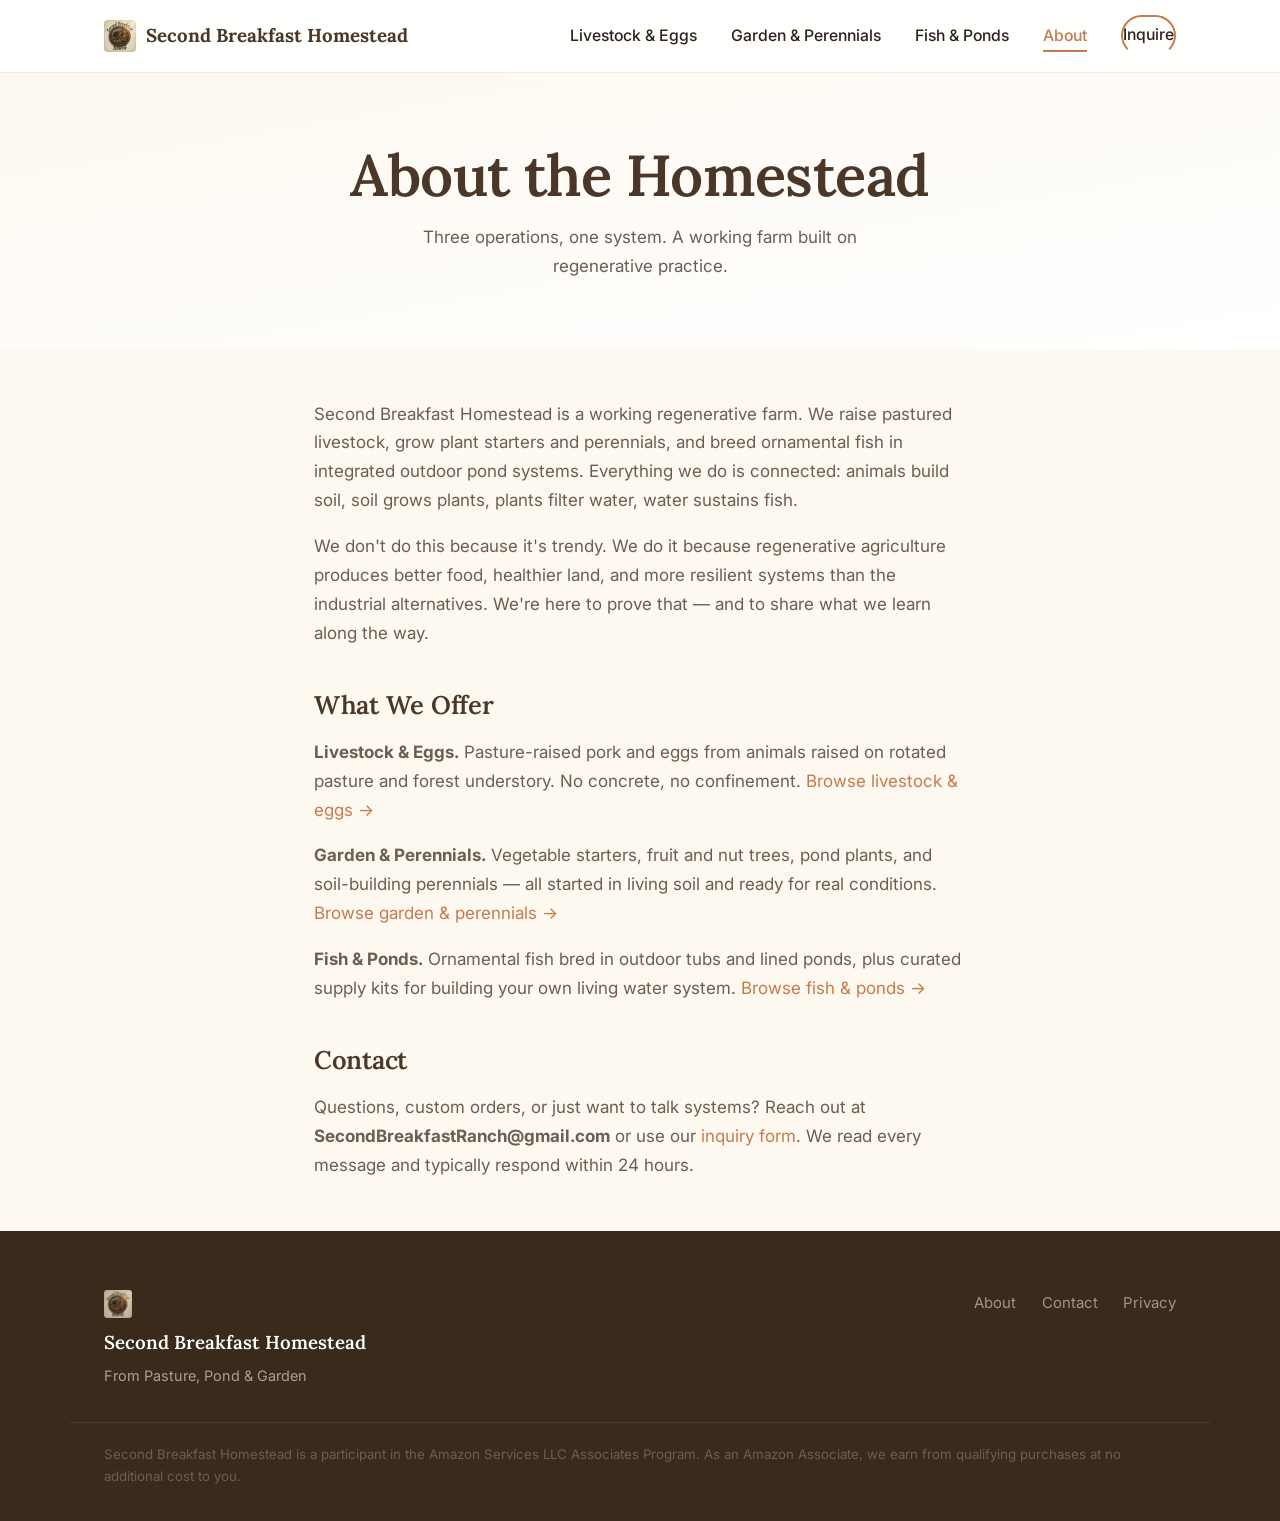
==== commit 3c0dc81d: "Replace email with SecondBreakfastRanch@gmail.com across all pages" ====
--- a/about.html
+++ b/about.html
@@ -79,7 +79,7 @@
   <h2>Contact</h2>
 
   <p>Questions, custom orders, or just want to talk systems? Reach out at
-  <strong>hello@secondbreakfasthomestead.com</strong> or use our
+  <strong>SecondBreakfastRanch@gmail.com</strong> or use our
   <a href="contact.html">inquiry form</a>. We read every message and typically
   respond within 24 hours.</p>
 
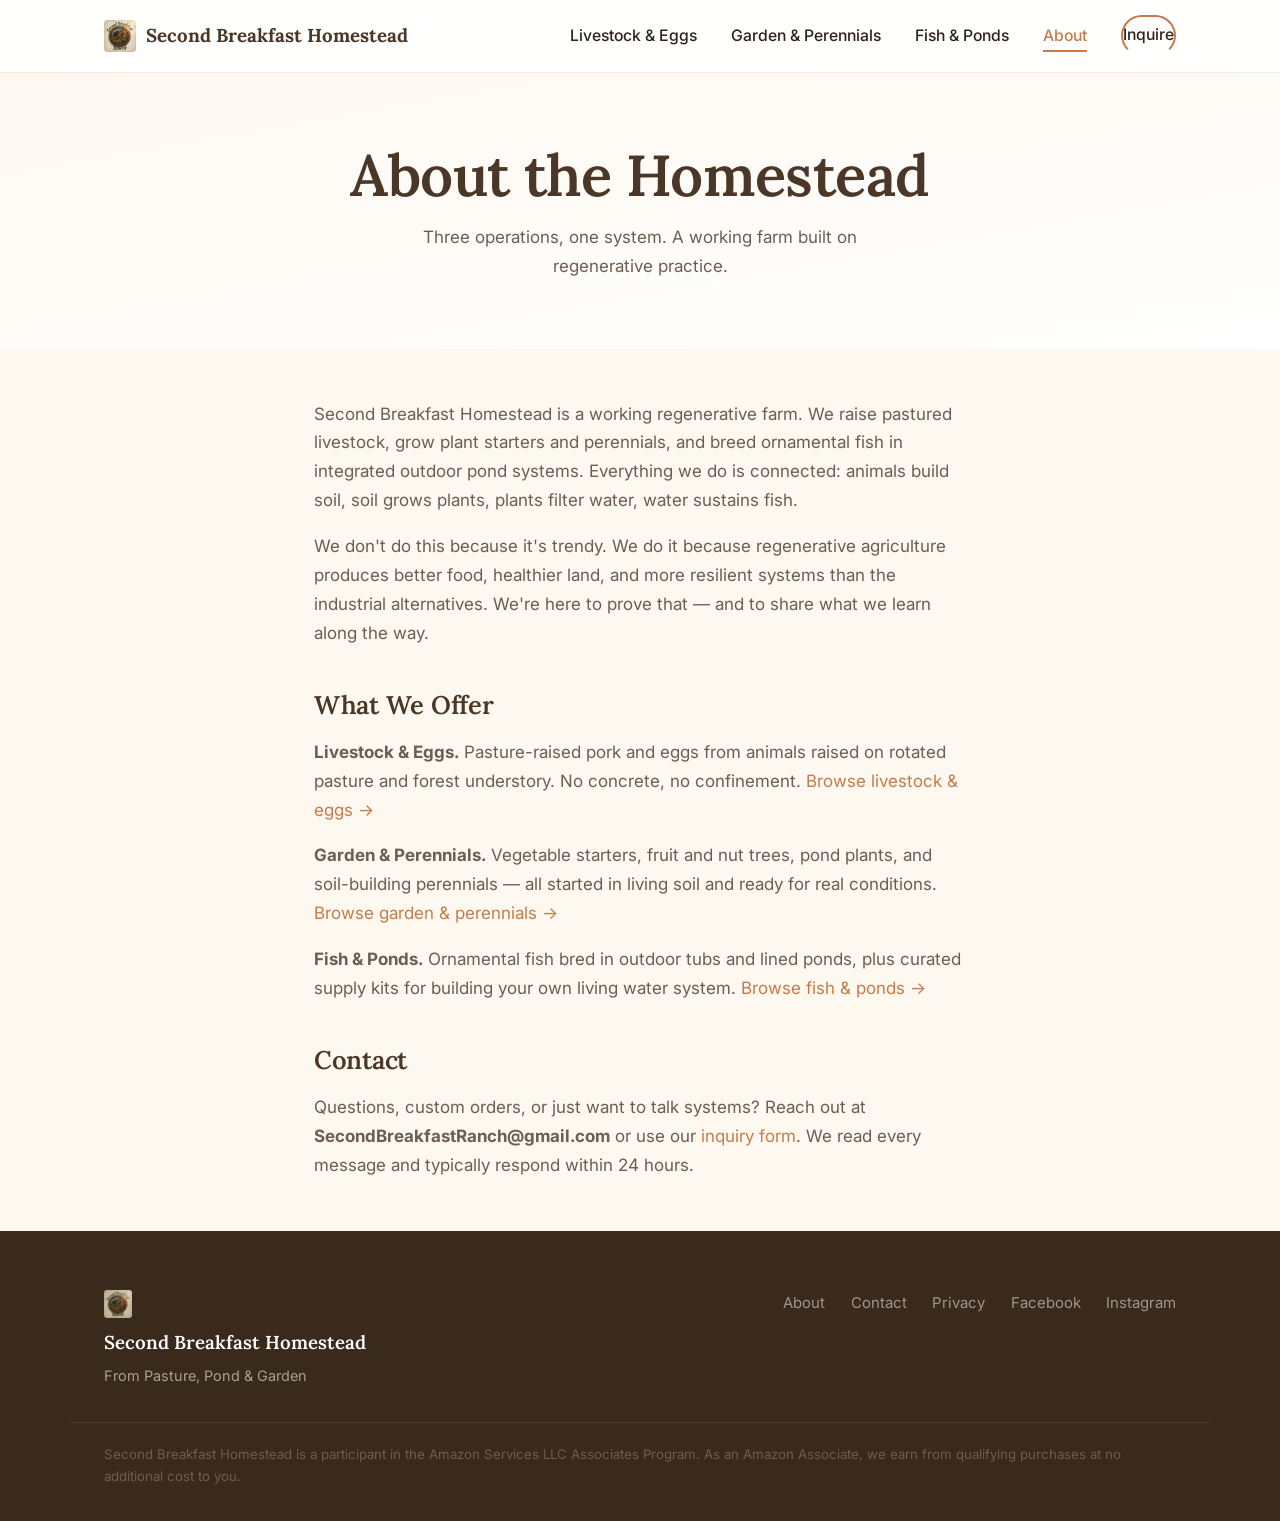
==== commit d24491c8: "Add Facebook and Instagram links to footer on all pages" ====
--- a/about.html
+++ b/about.html
@@ -96,6 +96,8 @@
       <li><a href="about.html">About</a></li>
       <li><a href="contact.html">Contact</a></li>
       <li><a href="privacy.html">Privacy</a></li>
+      <li><a href="https://www.facebook.com/SecondBreakfastRanch/" rel="noopener" target="_blank">Facebook</a></li>
+      <li><a href="https://www.instagram.com/secondbreakfasthomestead" rel="noopener" target="_blank">Instagram</a></li>
     </ul>
   </div>
   <div class="footer-disclosure">
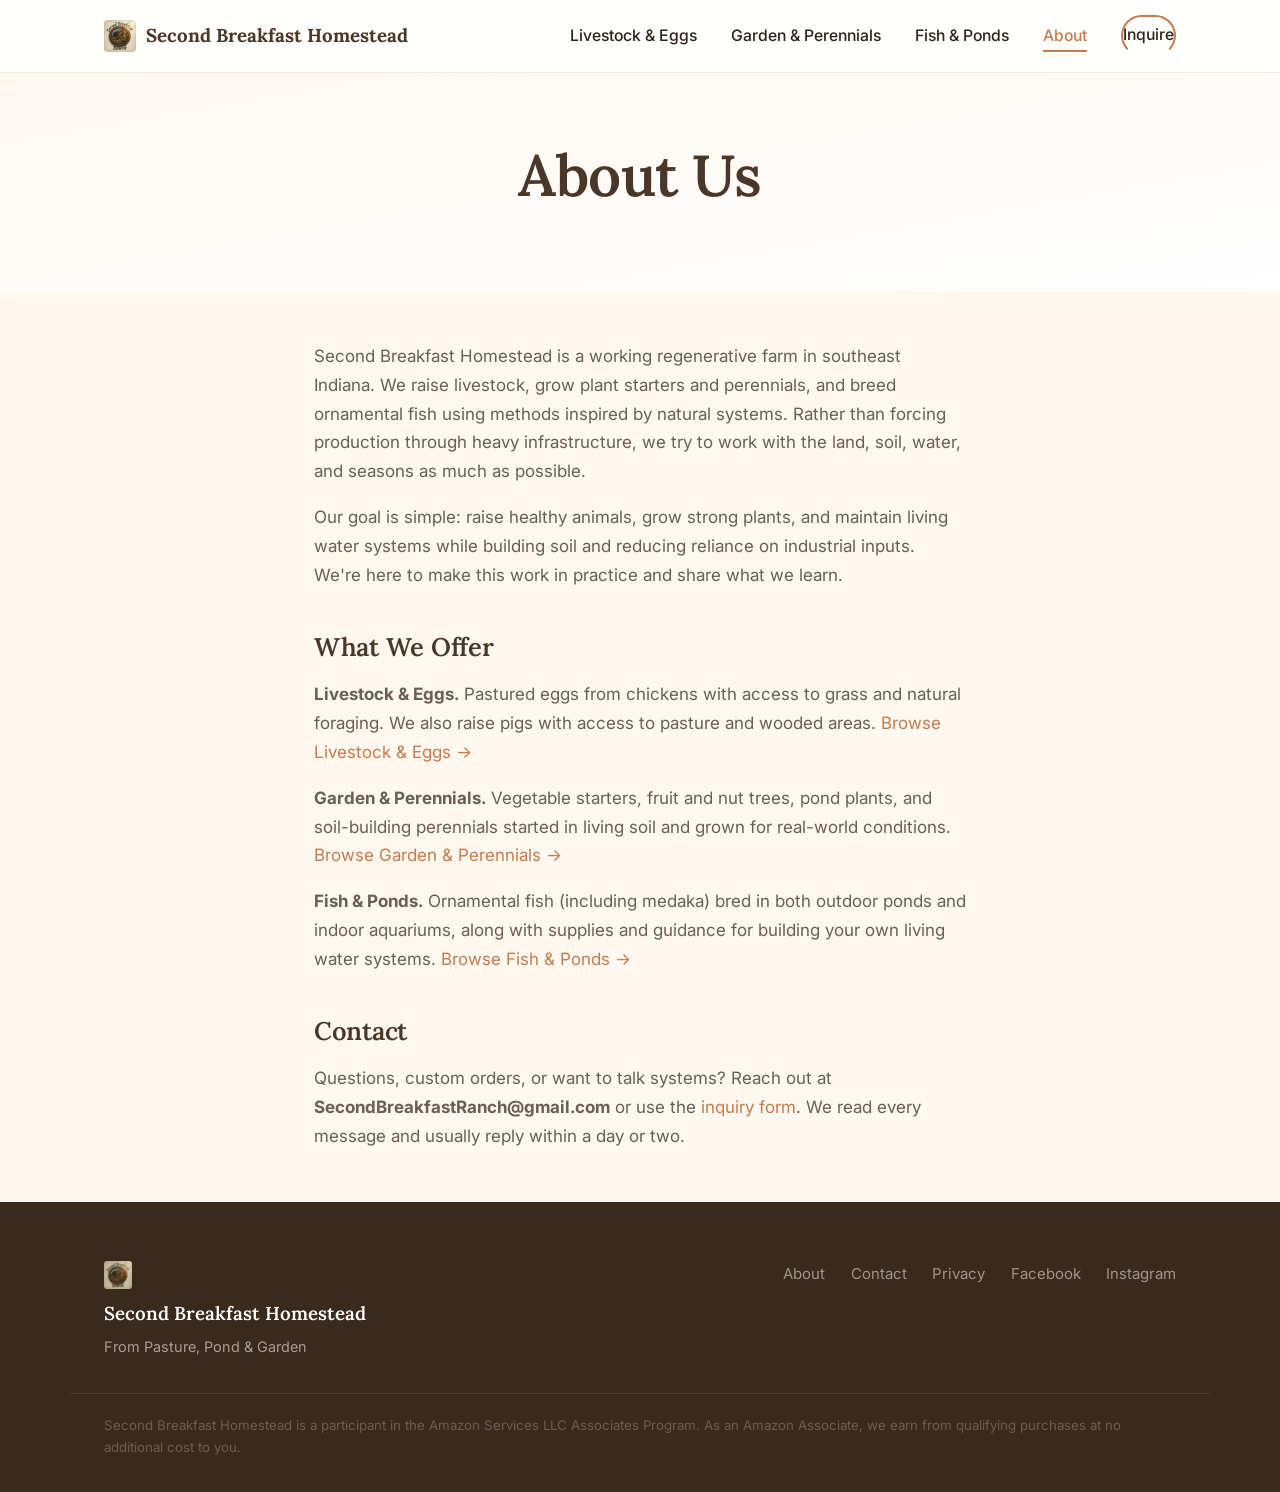
==== commit cf18fcc4: "Rewrite About page with updated farm description and offerings - New intro: regenerative farm in sou" ====
--- a/about.html
+++ b/about.html
@@ -46,42 +46,26 @@
 </nav>
 
 <header class="page-hero">
-  <h1>About the Homestead</h1>
-  <p>Three operations, one system. A working farm built on regenerative practice.</p>
+  <h1>About Us</h1>
 </header>
 
 <main class="page-content">
 
-  <p>Second Breakfast Homestead is a working regenerative farm. We raise pastured
-  livestock, grow plant starters and perennials, and breed ornamental fish in
-  integrated outdoor pond systems. Everything we do is connected: animals build
-  soil, soil grows plants, plants filter water, water sustains fish.</p>
+  <p>Second Breakfast Homestead is a working regenerative farm in southeast Indiana. We raise livestock, grow plant starters and perennials, and breed ornamental fish using methods inspired by natural systems. Rather than forcing production through heavy infrastructure, we try to work with the land, soil, water, and seasons as much as possible.</p>
 
-  <p>We don't do this because it's trendy. We do it because regenerative
-  agriculture produces better food, healthier land, and more resilient systems
-  than the industrial alternatives. We're here to prove that — and to share
-  what we learn along the way.</p>
+  <p>Our goal is simple: raise healthy animals, grow strong plants, and maintain living water systems while building soil and reducing reliance on industrial inputs. We're here to make this work in practice and share what we learn.</p>
 
   <h2>What We Offer</h2>
 
-  <p><strong>Livestock &amp; Eggs.</strong> Pasture-raised pork and eggs from animals
-  raised on rotated pasture and forest understory. No concrete, no confinement.
-  <a href="livestock-eggs.html">Browse livestock &amp; eggs →</a></p>
+  <p><strong>Livestock &amp; Eggs.</strong> Pastured eggs from chickens with access to grass and natural foraging. We also raise pigs with access to pasture and wooded areas. <a href="livestock-eggs.html">Browse Livestock &amp; Eggs →</a></p>
 
-  <p><strong>Garden &amp; Perennials.</strong> Vegetable starters, fruit and nut trees, pond
-  plants, and soil-building perennials — all started in living soil and ready
-  for real conditions. <a href="garden-perennials.html">Browse garden &amp; perennials →</a></p>
+  <p><strong>Garden &amp; Perennials.</strong> Vegetable starters, fruit and nut trees, pond plants, and soil-building perennials started in living soil and grown for real-world conditions. <a href="garden-perennials.html">Browse Garden &amp; Perennials →</a></p>
 
-  <p><strong>Fish &amp; Ponds.</strong> Ornamental fish bred in outdoor tubs and lined
-  ponds, plus curated supply kits for building your own living water system.
-  <a href="fish-ponds.html">Browse fish &amp; ponds →</a></p>
+  <p><strong>Fish &amp; Ponds.</strong> Ornamental fish (including medaka) bred in both outdoor ponds and indoor aquariums, along with supplies and guidance for building your own living water systems. <a href="fish-ponds.html">Browse Fish &amp; Ponds →</a></p>
 
   <h2>Contact</h2>
 
-  <p>Questions, custom orders, or just want to talk systems? Reach out at
-  <strong>SecondBreakfastRanch@gmail.com</strong> or use our
-  <a href="contact.html">inquiry form</a>. We read every message and typically
-  respond within 24 hours.</p>
+  <p>Questions, custom orders, or want to talk systems? Reach out at <strong>SecondBreakfastRanch@gmail.com</strong> or use the <a href="contact.html">inquiry form</a>. We read every message and usually reply within a day or two.</p>
 
 </main>
 
--- a/assets/css/style.css
+++ b/assets/css/style.css
@@ -276,93 +276,49 @@
 }
 
 /* ========================================
-   Hero Section
-   ======================================== */
-.hero {
-  position: relative;
-  min-height: 75vh;
-  display: flex;
-  align-items: center;
-  justify-content: center;
+   Top Block — dark pastoral backdrop
+   ======================================== */
+.top-block {
+  background:
+    linear-gradient(rgba(30, 22, 14, 0.72), rgba(36, 26, 16, 0.58)),
+    url('../images/pasture-bg.jpg') center/cover no-repeat;
+  background-color: var(--color-dark);
+}
+
+/* ========================================
+   Compact Header
+   ======================================== */
+.hero-mini {
   text-align: center;
-  overflow: hidden;
-  background: var(--color-dark);
-}
-
-.hero-bg {
-  position: absolute;
-  inset: 0;
-  width: 100%;
-  height: 100%;
-  object-fit: cover;
-  opacity: 0.55;
-}
-
-.hero-overlay {
-  position: absolute;
-  inset: 0;
-  background: linear-gradient(
-    180deg,
-    rgba(58, 42, 28, 0.7) 0%,
-    rgba(58, 42, 28, 0.45) 50%,
-    rgba(58, 42, 28, 0.65) 100%
-  );
-}
-
-.hero-content {
-  position: relative;
-  z-index: 2;
-  max-width: 720px;
-  padding: 2rem;
-}
-
-.hero-tagline {
+  padding: 1.5rem 1.5rem 1.25rem;
+  background: none;
+  border-bottom: 1px solid rgba(255,255,255,0.08);
+}
+
+.hero-mini-title {
   font-family: var(--font-heading);
-  font-size: clamp(2.4rem, 6vw, 4rem);
+  font-size: 1.15rem;
   font-weight: 700;
   color: #FFF;
-  line-height: 1.15;
-  margin-bottom: 1.5rem;
-  letter-spacing: -0.02em;
-  text-shadow: 0 2px 20px rgba(0,0,0,0.3);
-}
-
-.hero-tagline .accent {
-  color: var(--color-primary-light);
-}
-
-.hero-subtitle {
-  font-size: 1.2rem;
-  color: rgba(255,255,255,0.85);
-  max-width: 580px;
-  margin: 0 auto 2.5rem;
-  line-height: 1.7;
-  text-shadow: 0 1px 8px rgba(0,0,0,0.3);
-}
-
-.hero-cta {
-  display: flex;
-  gap: 1rem;
-  justify-content: center;
-  flex-wrap: wrap;
-}
-
-.hero-scroll {
-  position: absolute;
-  bottom: 2rem;
-  left: 50%;
-  transform: translateX(-50%);
-  z-index: 2;
-  color: rgba(255,255,255,0.6);
+  line-height: 1.2;
+  margin: 0;
+  text-shadow: 0 1px 4px rgba(0,0,0,0.3);
+}
+
+/* ========================================
+   Map Hero
+   ======================================== */
+.map-hero {
+  padding: 1.5rem 0 2rem;
+  background: none;
+}
+
+.map-instruction {
+  text-align: center;
   font-size: 0.8rem;
-  text-transform: uppercase;
-  letter-spacing: 0.12em;
-  animation: float 2s ease-in-out infinite;
-}
-
-@keyframes float {
-  0%, 100% { transform: translateX(-50%) translateY(0); }
-  50% { transform: translateX(-50%) translateY(8px); }
+  color: rgba(255,255,255,0.4);
+  margin-top: 0.75rem;
+  padding: 0 1.5rem;
 }
 
 /* ========================================
@@ -462,7 +418,88 @@
 .product-card-img {
   width: 100%;
   aspect-ratio: 3 / 2;
-  object-fit: cover;
+  object-fit: contain;
+  background: #FFF;
+}
+
+/* Product card image slider */
+.product-card-slider {
+  position: relative;
+  aspect-ratio: 3 / 2;
+  overflow: hidden;
+  background: #FFF;
+}
+
+.product-card-slider .product-card-img {
+  position: absolute;
+  inset: 0;
+  width: 100%;
+  height: 100%;
+  object-fit: contain;
+  opacity: 0;
+  transition: opacity 0.3s ease;
+  pointer-events: none;
+}
+
+.product-card-slider .product-card-img.active {
+  opacity: 1;
+  pointer-events: auto;
+}
+
+.slider-arrow {
+  position: absolute;
+  top: 50%;
+  transform: translateY(-50%);
+  background: rgba(255,255,255,0.9);
+  border: 1px solid var(--color-border);
+  border-radius: 50%;
+  width: 30px;
+  height: 30px;
+  font-size: 1.1rem;
+  line-height: 1;
+  cursor: pointer;
+  z-index: 2;
+  display: flex;
+  align-items: center;
+  justify-content: center;
+  color: var(--color-dark);
+  opacity: 0;
+  transition: opacity 0.2s;
+  padding: 0;
+}
+
+.product-card-slider:hover .slider-arrow,
+.product-card-slider:focus-within .slider-arrow {
+  opacity: 1;
+}
+
+.slider-prev { left: 6px; }
+.slider-next { right: 6px; }
+
+.slider-dots {
+  position: absolute;
+  bottom: 6px;
+  left: 50%;
+  transform: translateX(-50%);
+  display: flex;
+  gap: 5px;
+  z-index: 2;
+}
+
+.slider-dot {
+  width: 6px;
+  height: 6px;
+  border-radius: 50%;
+  background: rgba(255,255,255,0.6);
+  border: 1px solid var(--color-border);
+  cursor: pointer;
+  transition: background 0.2s, border-color 0.2s;
+  padding: 0;
+}
+
+.slider-dot.active {
+  background: var(--color-primary);
+  border-color: var(--color-primary);
 }
 
 .product-card-body {
@@ -726,11 +763,6 @@
   padding: 2rem;
 }
 
-.pillar-hero-icon {
-  font-size: 3.5rem;
-  margin-bottom: 1rem;
-}
-
 .pillar-hero-content h1 {
   color: #FFF;
   font-size: clamp(2rem, 5vw, 3rem);
@@ -970,6 +1002,77 @@
 }
 
 /* ========================================
+   Interactive Homestead Map
+   ======================================== */
+.homestead-map {
+  position: relative;
+  max-width: 1200px;
+  margin: 0 auto;
+  border-radius: var(--radius-md);
+  overflow: hidden;
+  box-shadow: var(--shadow-lg);
+  border: 1px solid var(--color-border);
+  background: #F5EDDF;
+}
+
+.homestead-map img {
+  width: 100%;
+  height: auto;
+  display: block;
+}
+
+.map-zone {
+  position: absolute;
+  top: 18%;
+  bottom: 4%;
+  display: flex;
+  align-items: center;
+  justify-content: center;
+  text-decoration: none;
+  transition: background 0.25s ease;
+  z-index: 2;
+  cursor: pointer;
+}
+
+.map-zone:hover,
+.map-zone:focus-visible {
+  background: rgba(198, 123, 75, 0.10);
+  outline: none;
+}
+
+.map-zone:focus-visible {
+  box-shadow: inset 0 0 0 3px var(--color-primary);
+  border-radius: 4px;
+}
+
+.map-zone-left   { left: 0;       width: 32%; }
+.map-zone-center { left: 34%;     width: 32%; }
+.map-zone-right  { left: 68%;     width: 32%; }
+
+.map-zone-label {
+  font-family: var(--font-heading);
+  font-size: clamp(0.8rem, 1.4vw, 1.1rem);
+  font-weight: 600;
+  color: var(--color-dark);
+  background: rgba(253, 248, 240, 0.90);
+  padding: 0.45rem 1.1rem;
+  border-radius: 50px;
+  box-shadow: 0 2px 12px rgba(74, 55, 40, 0.12);
+  border: 1px solid var(--color-border);
+  opacity: 0;
+  transform: translateY(8px);
+  transition: all 0.3s ease;
+  pointer-events: none;
+  white-space: nowrap;
+}
+
+.map-zone:hover .map-zone-label,
+.map-zone:focus-visible .map-zone-label {
+  opacity: 1;
+  transform: translateY(0);
+}
+
+/* ========================================
    Responsive
    ======================================== */
 @media (max-width: 1024px) {
@@ -1001,10 +1104,6 @@
     grid-template-columns: 1fr;
   }
 
-  .hero {
-    min-height: 70vh;
-  }
-
   .pillar-hero {
     min-height: 40vh;
   }
@@ -1024,25 +1123,12 @@
     justify-content: center;
   }
 
-  .hero {
-    min-height: 60vh;
+  .hero-mini {
+    padding: 1rem 1rem;
   }
 
-  .hero-tagline {
-    font-size: 2rem;
-  }
-
-  .hero-subtitle {
+  .hero-mini-title {
     font-size: 1rem;
-  }
-
-  .hero-cta {
-    flex-direction: column;
-    align-items: center;
-  }
-
-  .cta-banner {
-    padding: 2.5rem 1.5rem;
   }
 
   .footer-inner {
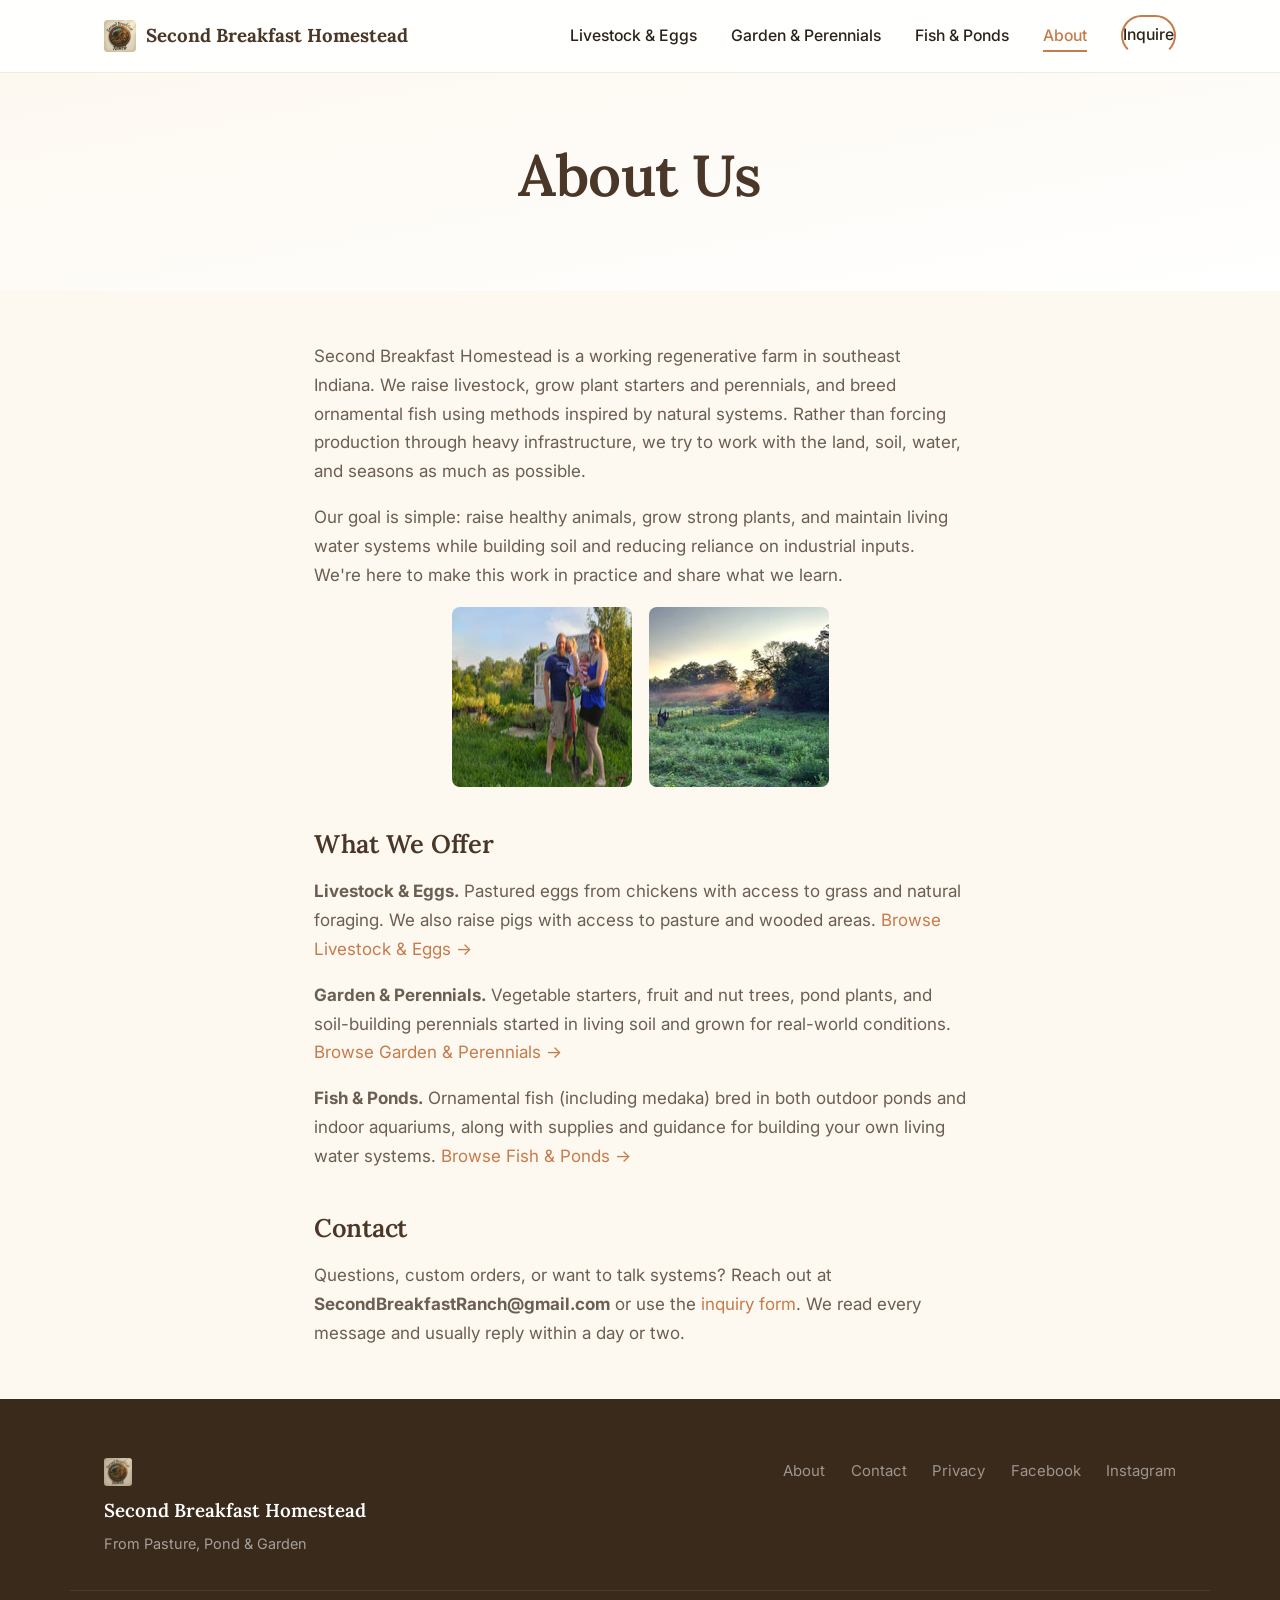
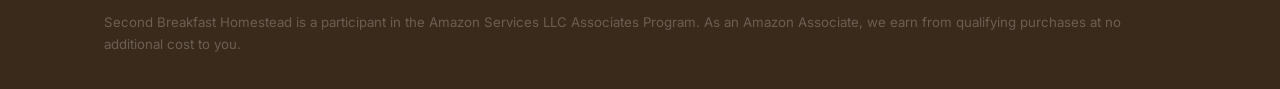
==== commit f2dd2dec: "Add farm and pond photos to About page" ====
--- a/about.html
+++ b/about.html
@@ -55,6 +55,11 @@
 
   <p>Our goal is simple: raise healthy animals, grow strong plants, and maintain living water systems while building soil and reducing reliance on industrial inputs. We're here to make this work in practice and share what we learn.</p>
 
+  <p style="display:flex; gap:1rem; justify-content:center; flex-wrap:wrap;">
+    <img src="assets/images/about-farm.jpg" alt="Second Breakfast Homestead farm" style="border-radius:8px; max-width:100%;" loading="lazy">
+    <img src="assets/images/about-pond.png" alt="Pond at Second Breakfast Homestead" style="border-radius:8px; max-width:100%;" loading="lazy">
+  </p>
+
   <h2>What We Offer</h2>
 
   <p><strong>Livestock &amp; Eggs.</strong> Pastured eggs from chickens with access to grass and natural foraging. We also raise pigs with access to pasture and wooded areas. <a href="livestock-eggs.html">Browse Livestock &amp; Eggs →</a></p>
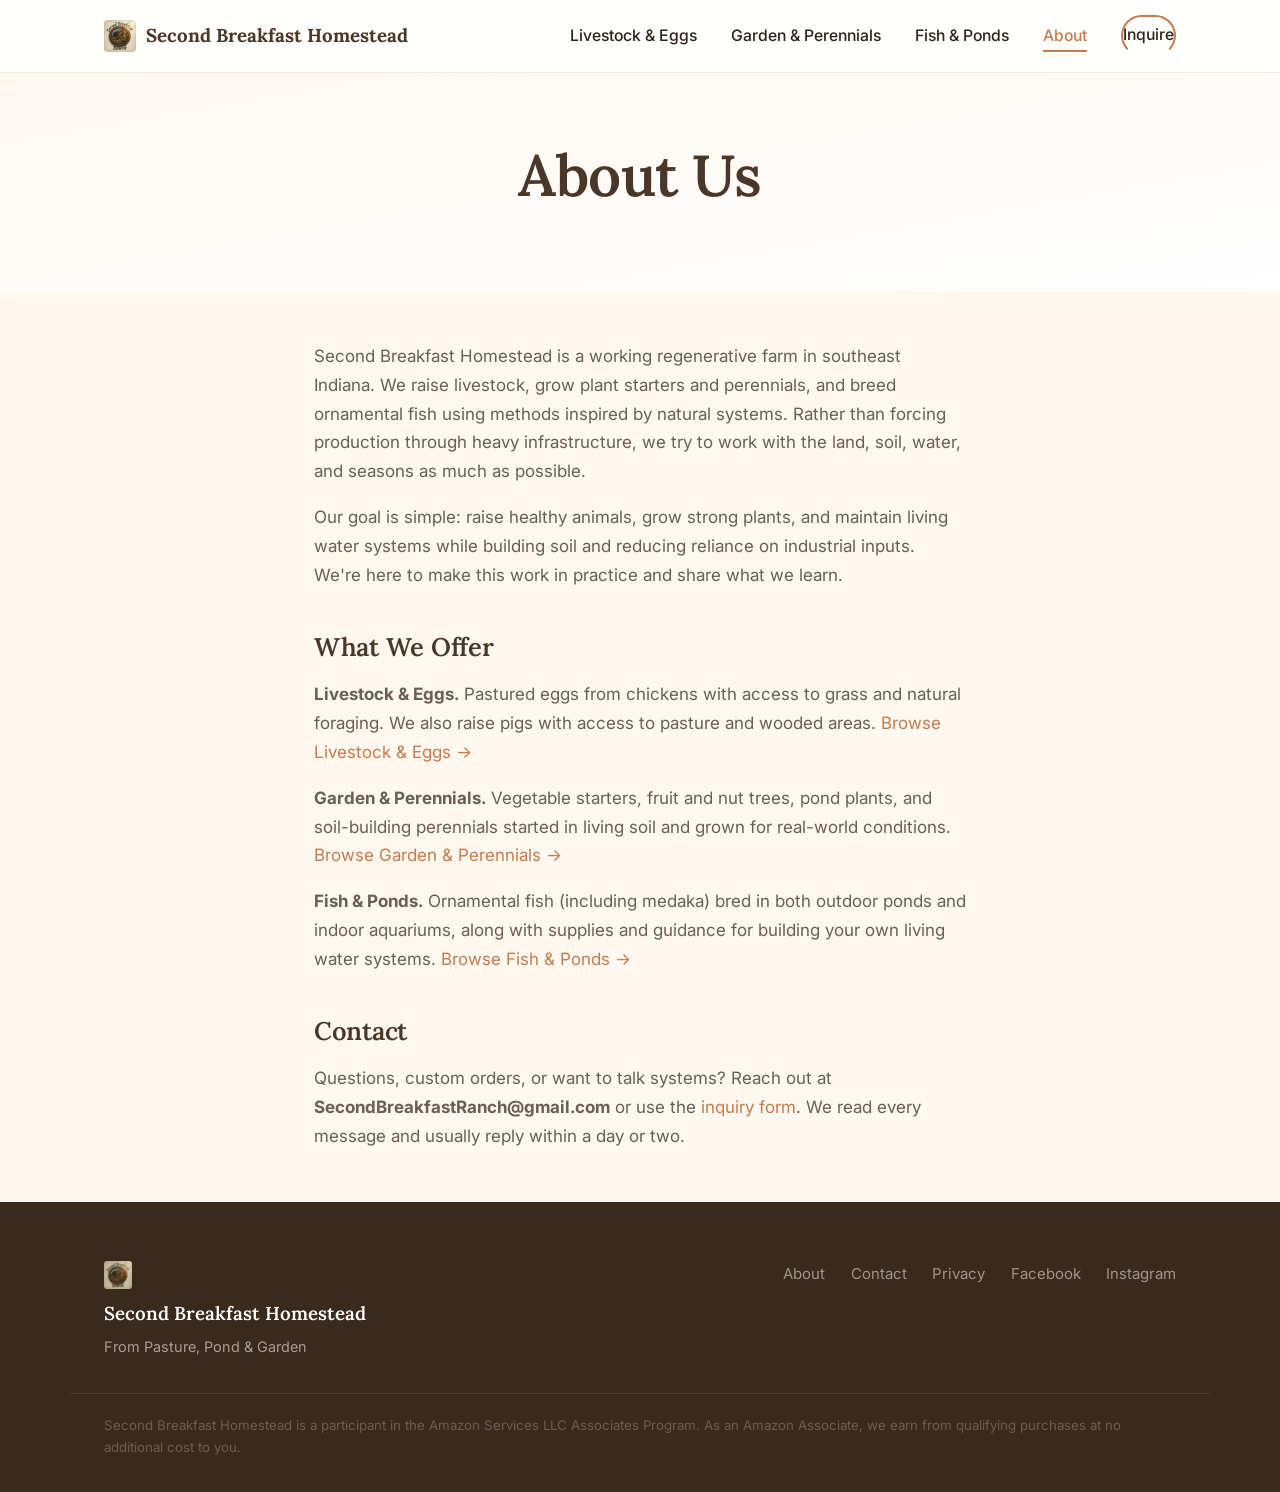
==== commit 7e4b15f9: "Remove photos from About page for now" ====
--- a/about.html
+++ b/about.html
@@ -55,11 +55,6 @@
 
   <p>Our goal is simple: raise healthy animals, grow strong plants, and maintain living water systems while building soil and reducing reliance on industrial inputs. We're here to make this work in practice and share what we learn.</p>
 
-  <p style="display:flex; gap:1rem; justify-content:center; flex-wrap:wrap;">
-    <img src="assets/images/about-farm.jpg" alt="Second Breakfast Homestead farm" style="border-radius:8px; max-width:100%;" loading="lazy">
-    <img src="assets/images/about-pond.png" alt="Pond at Second Breakfast Homestead" style="border-radius:8px; max-width:100%;" loading="lazy">
-  </p>
-
   <h2>What We Offer</h2>
 
   <p><strong>Livestock &amp; Eggs.</strong> Pastured eggs from chickens with access to grass and natural foraging. We also raise pigs with access to pasture and wooded areas. <a href="livestock-eggs.html">Browse Livestock &amp; Eggs →</a></p>
